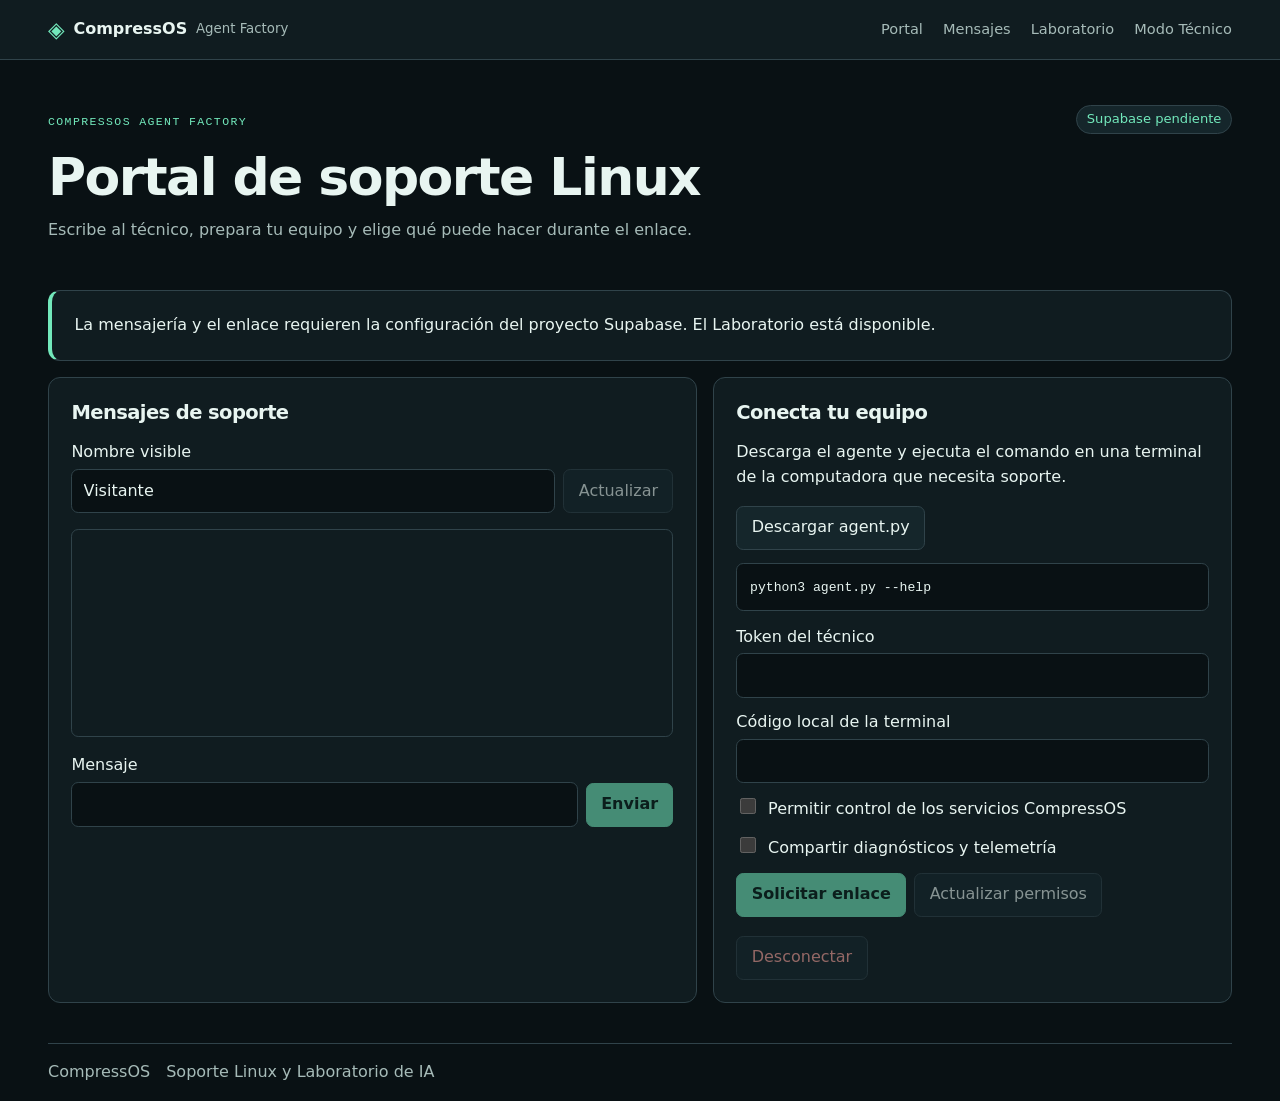
==== index.html @ 96f8c39b "Unify CompressOS support portal and AI laboratory" ====
<!doctype html>
<html lang="es">
<head>
  <meta charset="utf-8">
  <meta name="viewport" content="width=device-width, initial-scale=1">
  <meta name="referrer" content="no-referrer">
  <title>Soporte Linux · CompressOS Agent Factory</title>
  <link rel="stylesheet" href="./style.css">
  <link rel="stylesheet" href="./factory.css">
  <script type="module" src="./usuario.js"></script>
</head>
<body class="support">
  <a class="skip" href="#main">Saltar al contenido</a>
  <header class="topbar">
    <div class="shell bar-inner">
      <a class="wordmark" href="./"><span aria-hidden="true">◈</span><strong>CompressOS</strong> <small>Agent Factory</small></a>
      <nav aria-label="Navegación principal">
        <a href="./">Portal</a><a href="./mensajes.html">Mensajes</a><a href="./laboratorio.html">Laboratorio</a><a href="./?rol=tecnico">Modo Técnico</a>
      </nav>
    </div>
  </header>
  <main class="shell" id="main">
    <div class="intro support-intro">
      <div><p class="eyebrow">COMPRESSOS AGENT FACTORY</p><h1 id="page-title">Portal de soporte Linux</h1>
      <p id="page-description">Escribe al técnico, prepara tu equipo y elige qué puede hacer durante el enlace.</p></div>
      <output class="pill" id="connection" aria-live="polite">Preparando portal</output>
    </div>
    <p id="notice" class="notice" role="status" hidden></p>
    <section id="visitor" class="support-layout">
      <article class="panel">
        <h2>Mensajes de soporte</h2>
        <form id="name-form" class="inline">
          <label>Nombre visible <input id="visitor-name" maxlength="60" autocomplete="nickname" value="Visitante"></label>
          <button>Actualizar</button>
        </form>
        <ul class="conversation" id="visitor-messages" aria-label="Conversación"></ul>
        <form id="visitor-send" class="inline">
          <label>Mensaje <input name="text" maxlength="2000" autocomplete="off" required></label><button class="primary">Enviar</button>
        </form>
      </article>
      <article class="panel">
        <h2>Conecta tu equipo</h2>
        <p>Descarga el agente y ejecuta el comando en una terminal de la computadora que necesita soporte.</p>
        <a class="button" href="./agent.py" download>Descargar agent.py</a>
        <pre id="quickstart">python3 agent.py --help</pre>
        <form id="pair-form">
          <label>Token del técnico <input name="token" autocomplete="off" spellcheck="false" maxlength="36" required></label>
          <label>Código local de la terminal <input id="csrf" type="password" autocomplete="off" maxlength="100" required></label>
          <label class="check"><input id="allow-service" type="checkbox"> Permitir control de los servicios CompressOS</label>
          <label class="check"><input id="allow-diagnostics" type="checkbox"> Compartir diagnósticos y telemetría</label>
          <div class="actions"><button class="primary" id="pair-button">Solicitar enlace</button>
            <button id="consent" type="button">Actualizar permisos</button></div>
        </form>
        <button class="danger" id="disconnect" type="button">Desconectar</button>
      </article>
    </section>
    <section class="panel auth" id="technician-login" hidden>
      <h2>Acceso del técnico</h2>
      <form id="login">
        <label>Correo <input name="email" type="email" autocomplete="username" required></label>
        <label>Contraseña <input name="password" type="password" autocomplete="current-password" required></label>
        <button class="primary">Entrar</button>
      </form>
    </section>
    <section id="technician" hidden>
      <div class="support-layout">
        <article class="panel visitors">
          <div class="panel-heading"><h2>Sala de espera</h2><output id="visitor-count" class="pill">0 en línea</output></div>
          <ul id="lobby" class="lobby" aria-label="Visitantes"></ul>
          <button id="logout" type="button">Cerrar sesión</button>
        </article>
        <article class="panel">
          <div class="panel-heading"><h2 id="selected-title">Conversación</h2><button id="issue" type="button" disabled>Generar y enviar token</button></div>
          <p id="link-alert" role="status" hidden></p>
          <ul class="conversation" id="tech-messages" aria-label="Conversación"></ul>
          <form id="tech-send" class="inline">
            <label>Mensaje <input name="text" maxlength="2000" autocomplete="off" required></label><button class="primary" disabled>Enviar</button>
          </form>
        </article>
      </div>
      <div class="panel toolbox">
        <div class="panel-heading"><h2>Equipo vinculado</h2><output id="device-state" class="pill">Sin equipo</output></div>
        <div class="actions" id="controls">
          <button type="button" data-control="active" disabled>Activar</button>
          <button type="button" data-control="paused" disabled>Pausar</button>
          <button type="button" data-control="stopped" class="danger" disabled>Detener</button>
        </div>
        <div id="metrics" class="metrics"></div>
        <details><summary>Estado de servicios HAL, Lemonade y AnythingLLM</summary><pre id="services">Sin datos</pre></details>
        <div class="actions" id="diagnostics"></div>
        <details open><summary>Diagnósticos y resultados</summary><div id="action-results"></div></details>
        <details><summary>Auditoría</summary><ul id="audit"></ul></details>
      </div>
      <section class="panel toolbox" id="catalog">
        <h2>Operaciones y planificación</h2>
        <div class="actions" id="catalog-tabs" aria-label="Áreas de Factory"></div>
        <div id="catalog-content"></div>
      </section>
    </section>
  </main>
  <footer class="shell footer">CompressOS <span>Soporte Linux y Laboratorio de IA</span></footer>
</body>
</html>
---- style.css ----
:root {
  color-scheme: dark;
  --bg: #091114;
  --surface: #101c20;
  --raised: #15262b;
  --stroke: #30434a;
  --ink: #e8f5f1;
  --muted: #a6bbb8;
  --accent: #72e8bb;
  --danger: #ffa69f;
  font: 16px/1.55 Inter, system-ui, sans-serif;
  color: var(--ink);
  background: var(--bg);
}
* { box-sizing: border-box; }
body { margin: 0; }
[hidden] { display: none !important; }
a { color: var(--accent); }
a, button { text-underline-offset: .25em; }
button, input, select, textarea { font: inherit; color: inherit; }
button, .button, .secondary {
  display: inline-flex; align-items: center; justify-content: center; min-height: 2.75rem;
  padding: .5rem .9rem; border: 1px solid var(--stroke); border-radius: .45rem;
  background: var(--raised); color: var(--ink); cursor: pointer; text-decoration: none;
}
button:disabled { opacity: .55; cursor: default; }
button:hover:not(:disabled), .button:hover, .secondary:hover { border-color: var(--accent); }
.primary { color: #08211a; background: var(--accent); border-color: var(--accent); font-weight: 700; }
.danger { color: var(--danger); }
:focus-visible { outline: 2px solid var(--accent); outline-offset: 3px; }
input:not([type=checkbox]), select, textarea {
  border: 1px solid var(--stroke); border-radius: .45rem; background: var(--bg);
  padding: .55rem .7rem; min-height: 2.75rem; width: 100%;
}
label { display: grid; gap: .25rem; }
form > label { margin-bottom: .75rem; }
input[type=checkbox] { accent-color: var(--accent); width: 1rem; height: 1rem; }
h1, h2, h3 { line-height: 1.2; letter-spacing: -.03em; margin-top: 0; }
h1 { font-size: clamp(2rem, 6vw, 3.25rem); margin-bottom: .6rem; }
h2 { font-size: 1.22rem; }
p { margin: .5rem 0 1rem; }
p, dd, td { overflow-wrap: anywhere; }
pre {
  padding: .8rem; border-radius: .45rem; background: var(--bg); border: 1px solid var(--stroke);
  white-space: pre-wrap; overflow-wrap: anywhere; font: .82rem/1.6 ui-monospace, monospace;
}
summary { cursor: pointer; padding-block: .45rem; }
.shell { width: min(100% - 2rem, 74rem); margin-inline: auto; }
.topbar { border-bottom: 1px solid var(--stroke); background: var(--surface); }
.bar-inner, .topbar nav { display: flex; align-items: center; flex-wrap: wrap; gap: .7rem 1.25rem; }
.bar-inner { justify-content: space-between; padding-block: .8rem; }
.topbar nav a { padding-block: .35rem; color: var(--muted); font-size: .91rem; text-decoration: none; }
.topbar nav a:hover, .topbar nav a[aria-current] { color: var(--accent); }
.wordmark { display: inline-flex; align-items: center; gap: .55rem; color: var(--ink); text-decoration: none; }
.wordmark span { color: var(--accent); font-size: 1.35rem; }
.wordmark small, .muted, .footer { color: var(--muted); }
.eyebrow { color: var(--accent); font: .72rem/1.5 ui-monospace, monospace; letter-spacing: .12em; }
.panel, .card, .notice, .banner {
  padding: clamp(.9rem, 2.5vw, 1.4rem); border: 1px solid var(--stroke);
  border-radius: .75rem; background: var(--surface); min-width: 0;
}
.notice { border-left: .25rem solid var(--accent); }
.pill, .badge {
  display: inline-flex; align-items: center; gap: .35rem; width: fit-content; max-width: 100%;
  padding: .2rem .6rem; border-radius: 2rem; border: 1px solid var(--stroke); color: var(--accent);
  background: var(--raised); font-size: .82rem;
}
.footer { border-top: 1px solid var(--stroke); display: flex; gap: .6rem 1rem; flex-wrap: wrap; padding-block: 1rem; margin-top: 2.5rem; }
.skip { position: absolute; top: -6rem; left: 1rem; z-index: 5; background: var(--surface); padding: .5rem; }
.skip:focus { top: .75rem; }
.actions { display: flex; gap: .5rem; flex-wrap: wrap; align-items: center; margin-block: .7rem; }
.actions .active { border-color: var(--accent); color: var(--accent); }
dialog { width: min(100% - 2rem, 42rem); max-height: 90vh; background: var(--surface); border: 1px solid var(--stroke); border-radius: .75rem; }
dialog::backdrop { background: #000a; }
---- factory.css ----
.support-intro { padding-block: 2.8rem 1.4rem; display: flex; align-items: start; justify-content: space-between; flex-wrap: wrap; gap: .8rem; }
.support-intro p:not(.eyebrow), .intro p:not(.eyebrow) { color: var(--muted); }
.support-layout { display: grid; grid-template-columns: minmax(0, 1.25fr) minmax(0, 1fr); gap: 1rem; }
#technician .support-layout { grid-template-columns: minmax(0, 1fr) minmax(0, 1.6fr); }
#pair-form { padding-bottom: .5rem; }
.inline { display: flex; gap: .5rem; align-items: end; }
.inline label { margin: 0; flex: 1; }
.inline button { flex-shrink: 0; }
.check { display: flex; gap: .55rem; align-items: baseline; }
.panel-heading { display: flex; align-items: start; justify-content: space-between; gap: .6rem; flex-wrap: wrap; }
.panel-heading h2 { margin: .3rem 0 .75rem; }
.conversation { min-height: 13rem; max-height: 22rem; overflow: auto; list-style: none; padding: .5rem; border: 1px solid var(--stroke); border-radius: .45rem; }
.conversation li { width: fit-content; max-width: 92%; padding: .45rem .7rem; margin: .3rem 0; border-radius: .55rem; background: var(--raised); overflow-wrap: anywhere; white-space: pre-wrap; }
.conversation li strong { display: block; color: var(--accent); font-size: .75rem; }
.conversation li code { user-select: all; }
.conversation li[data-own=true] { margin-inline-start: auto; }
.auth { max-width: 32rem; }
.lobby { list-style: none; padding: 0; max-height: 21rem; overflow: auto; }
.lobby button { width: 100%; justify-content: space-between; gap: .5rem; margin-bottom: .45rem; text-align: left; }
.lobby button[aria-pressed=true] { border-color: var(--accent); }
.toolbox { margin-top: 1rem; }
.metrics { display: grid; grid-template-columns: repeat(3,minmax(0,1fr)); gap: .65rem; margin-block: .75rem; }
.metrics div { background: var(--bg); padding: .65rem; border-radius: .45rem; border: 1px solid var(--stroke); }
.metrics strong { display: block; font-size: clamp(1rem, 3vw, 1.5rem); }
.lab-layout { display: grid; grid-template-columns: minmax(0, 13rem) minmax(0, 1fr); gap: 1rem; margin-top: 1rem; }
.lab-layout aside nav { display: grid; gap: .45rem; }
.lab-layout aside nav button { justify-content: start; gap: .65rem; }
.lab-layout aside nav .active { border-color: var(--accent); color: var(--accent); }
.lab-layout aside button { width: 100%; }
.lab-layout .intro, .modalhead { display: flex; flex-wrap: wrap; gap: .5rem; justify-content: space-between; align-items: start; margin-bottom: .8rem; }
.lab-layout .cards, .lab-layout .grid, .lab-layout .compare, .lab-layout .summary {
  display: grid; grid-template-columns: repeat(auto-fit,minmax(min(100%,14rem),1fr)); gap: .6rem;
}
.lab-layout .tablewrap { overflow-x: auto; }
.lab-layout table { width: 100%; border-collapse: collapse; }
.lab-layout td, .lab-layout th { text-align: left; border-bottom: 1px solid var(--stroke); padding: .5rem; }
.lab-layout .toolbar, .lab-layout .filters, .lab-layout .tabs { display: flex; gap: .5rem; flex-wrap: wrap; margin-block: .6rem; }
.lab-layout .toolbar > *, .lab-layout .filters > * { flex: 1 1 8rem; }
#toast { display: none; position: fixed; z-index: 2; bottom: 1rem; right: 1rem; }
@media (max-width: 47rem) {
  .support-layout, #technician .support-layout, .lab-layout { grid-template-columns: minmax(0,1fr); }
  .lab-layout aside nav { display: flex; flex-wrap: wrap; }
  .lab-layout aside nav button { width: auto; }
  .support-intro { padding-top: 1.5rem; }
}
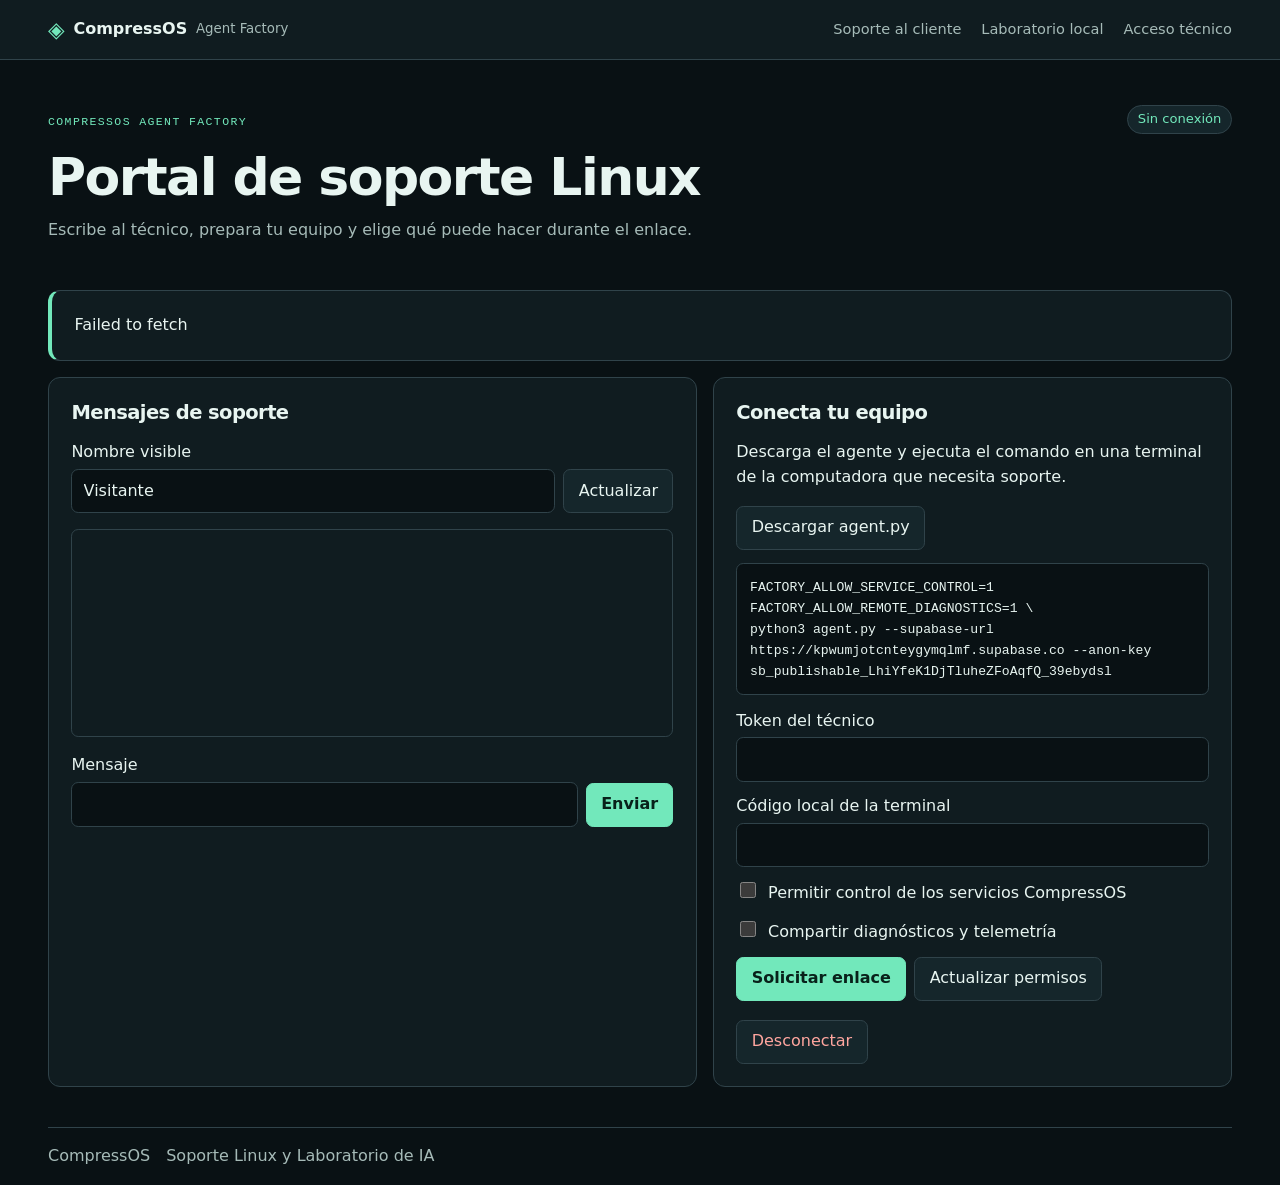
==== commit cbfc8775: "Clarify public portal navigation: index.html" ====
--- a/index.html
+++ b/index.html
@@ -15,7 +15,7 @@
     <div class="shell bar-inner">
       <a class="wordmark" href="./"><span aria-hidden="true">◈</span><strong>CompressOS</strong> <small>Agent Factory</small></a>
       <nav aria-label="Navegación principal">
-        <a href="./">Portal</a><a href="./mensajes.html">Mensajes</a><a href="./laboratorio.html">Laboratorio</a><a href="./?rol=tecnico">Modo Técnico</a>
+        <a href="./">Soporte al cliente</a><a href="./laboratorio.html">Laboratorio local</a><a href="./?rol=tecnico">Acceso técnico</a>
       </nav>
     </div>
   </header>
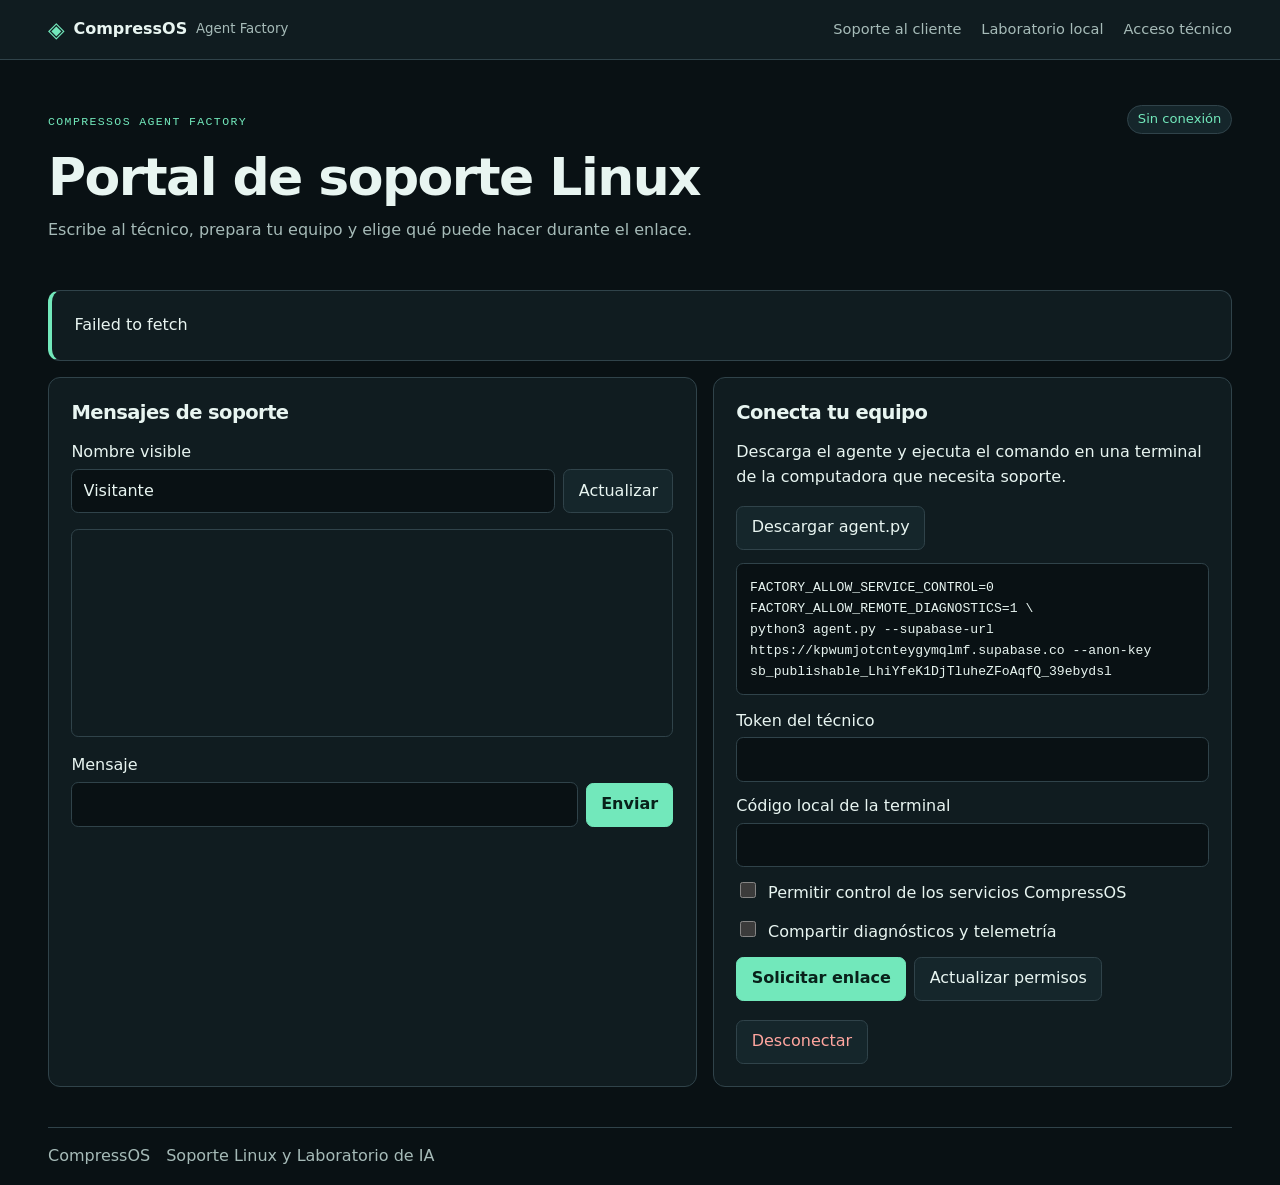
==== commit 25ecbd41: "Expose Google sign-in on technician entry" ====
--- a/index.html
+++ b/index.html
@@ -61,6 +61,7 @@
         <label>Contraseña <input name="password" type="password" autocomplete="current-password" required></label>
         <button class="primary">Entrar</button>
       </form>
+      <button type="button" id="login-google">Continuar con Google</button>
     </section>
     <section id="technician" hidden>
       <div class="support-layout">
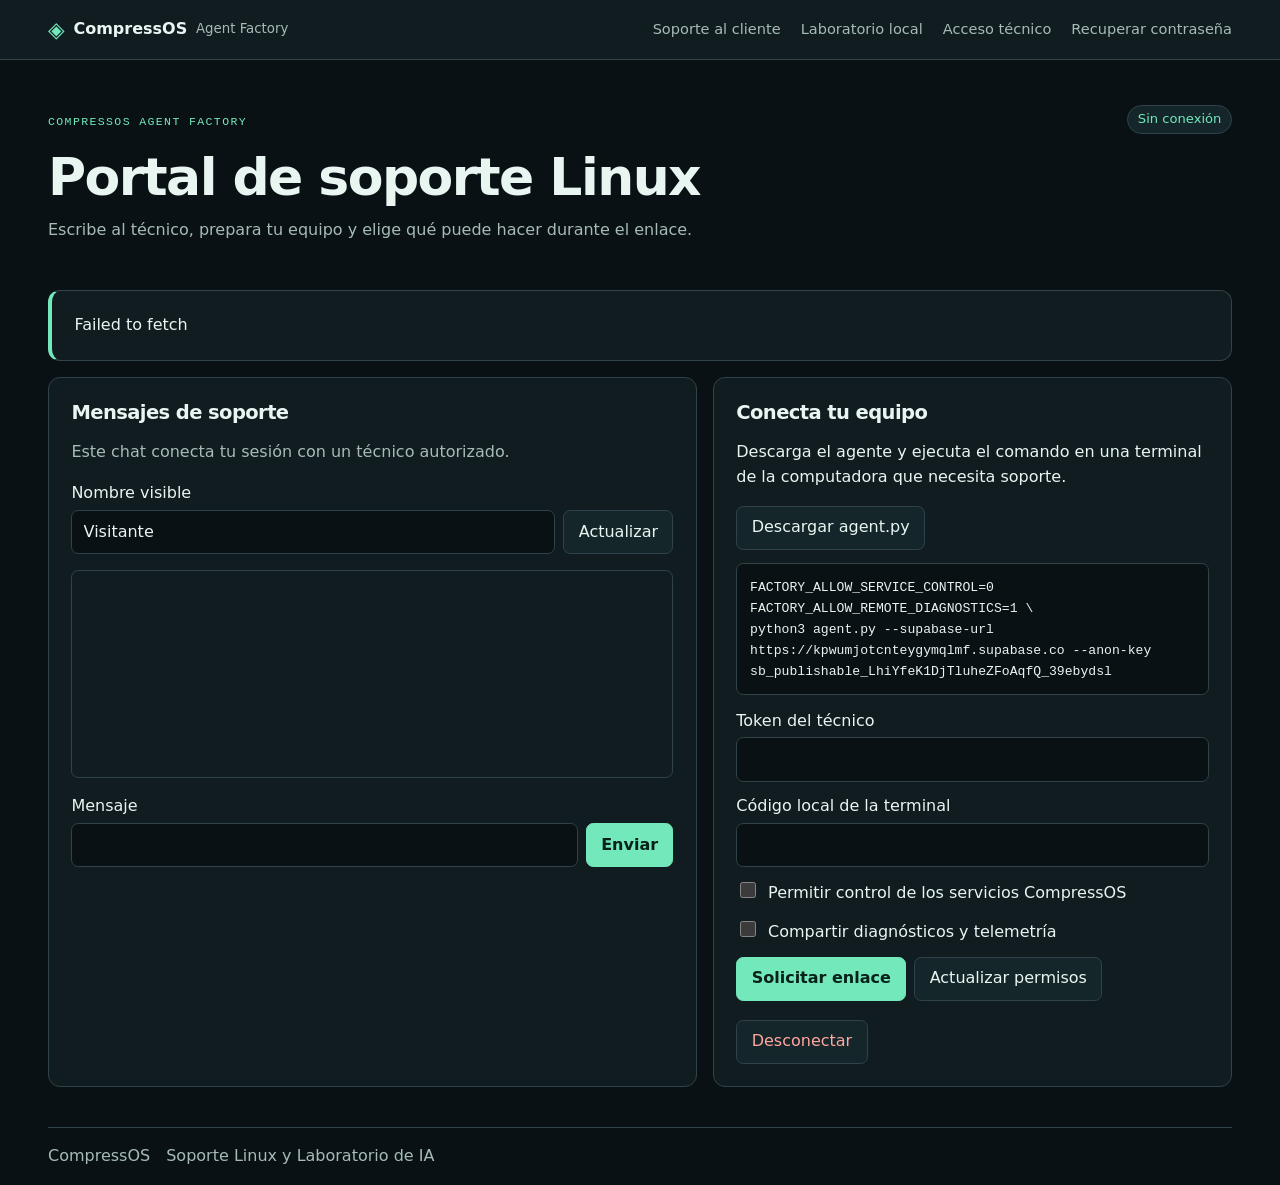
==== commit fe067c4b: "Expose password recovery and explain private support chat" ====
--- a/index.html
+++ b/index.html
@@ -15,7 +15,7 @@
     <div class="shell bar-inner">
       <a class="wordmark" href="./"><span aria-hidden="true">◈</span><strong>CompressOS</strong> <small>Agent Factory</small></a>
       <nav aria-label="Navegación principal">
-        <a href="./">Soporte al cliente</a><a href="./laboratorio.html">Laboratorio local</a><a href="./?rol=tecnico">Acceso técnico</a>
+        <a href="./">Soporte al cliente</a><a href="./laboratorio.html">Laboratorio local</a><a href="./?rol=tecnico">Acceso técnico</a><a href="./?rol=tecnico&amp;accion=recuperar">Recuperar contraseña</a>
       </nav>
     </div>
   </header>
@@ -29,6 +29,7 @@
     <section id="visitor" class="support-layout">
       <article class="panel">
         <h2>Mensajes de soporte</h2>
+        <p class="muted">Este chat conecta tu sesión con un técnico autorizado.</p>
         <form id="name-form" class="inline">
           <label>Nombre visible <input id="visitor-name" maxlength="60" autocomplete="nickname" value="Visitante"></label>
           <button>Actualizar</button>
@@ -62,6 +63,23 @@
         <button class="primary">Entrar</button>
       </form>
       <button type="button" id="login-google">Continuar con Google</button>
+      <details id="reset-request">
+        <summary>Solicitar nueva contraseña</summary>
+        <form id="reset-email">
+          <label>Correo de la cuenta técnica <input name="email" type="email" autocomplete="email" required></label>
+          <button>Enviar enlace de recuperación</button>
+        </form>
+      </details>
+      <form id="verify-email-link" hidden>
+        <p>Este enlace de correo se verifica una sola vez.</p>
+        <button class="primary">Verificar enlace</button>
+        <a href="./?rol=tecnico">Volver al acceso técnico</a>
+      </form>
+      <form id="new-password" hidden>
+        <label>Nueva contraseña <input name="password" type="password" autocomplete="new-password" minlength="12" required></label>
+        <label>Repite la contraseña <input name="confirm" type="password" autocomplete="new-password" minlength="12" required></label>
+        <button class="primary">Guardar nueva contraseña</button>
+      </form>
     </section>
     <section id="technician" hidden>
       <div class="support-layout">
@@ -71,7 +89,8 @@
           <button id="logout" type="button">Cerrar sesión</button>
         </article>
         <article class="panel">
-          <div class="panel-heading"><h2 id="selected-title">Conversación</h2><button id="issue" type="button" disabled>Generar y enviar token</button></div>
+          <div class="panel-heading"><h2 id="selected-title">Conversación</h2><button id="issue" type="button" aria-describedby="issue-status" disabled>Generar y enviar token</button>
+          <p id="issue-status" class="muted">Selecciona un visitante en línea.</p></div>
           <p id="link-alert" role="status" hidden></p>
           <ul class="conversation" id="tech-messages" aria-label="Conversación"></ul>
           <form id="tech-send" class="inline">
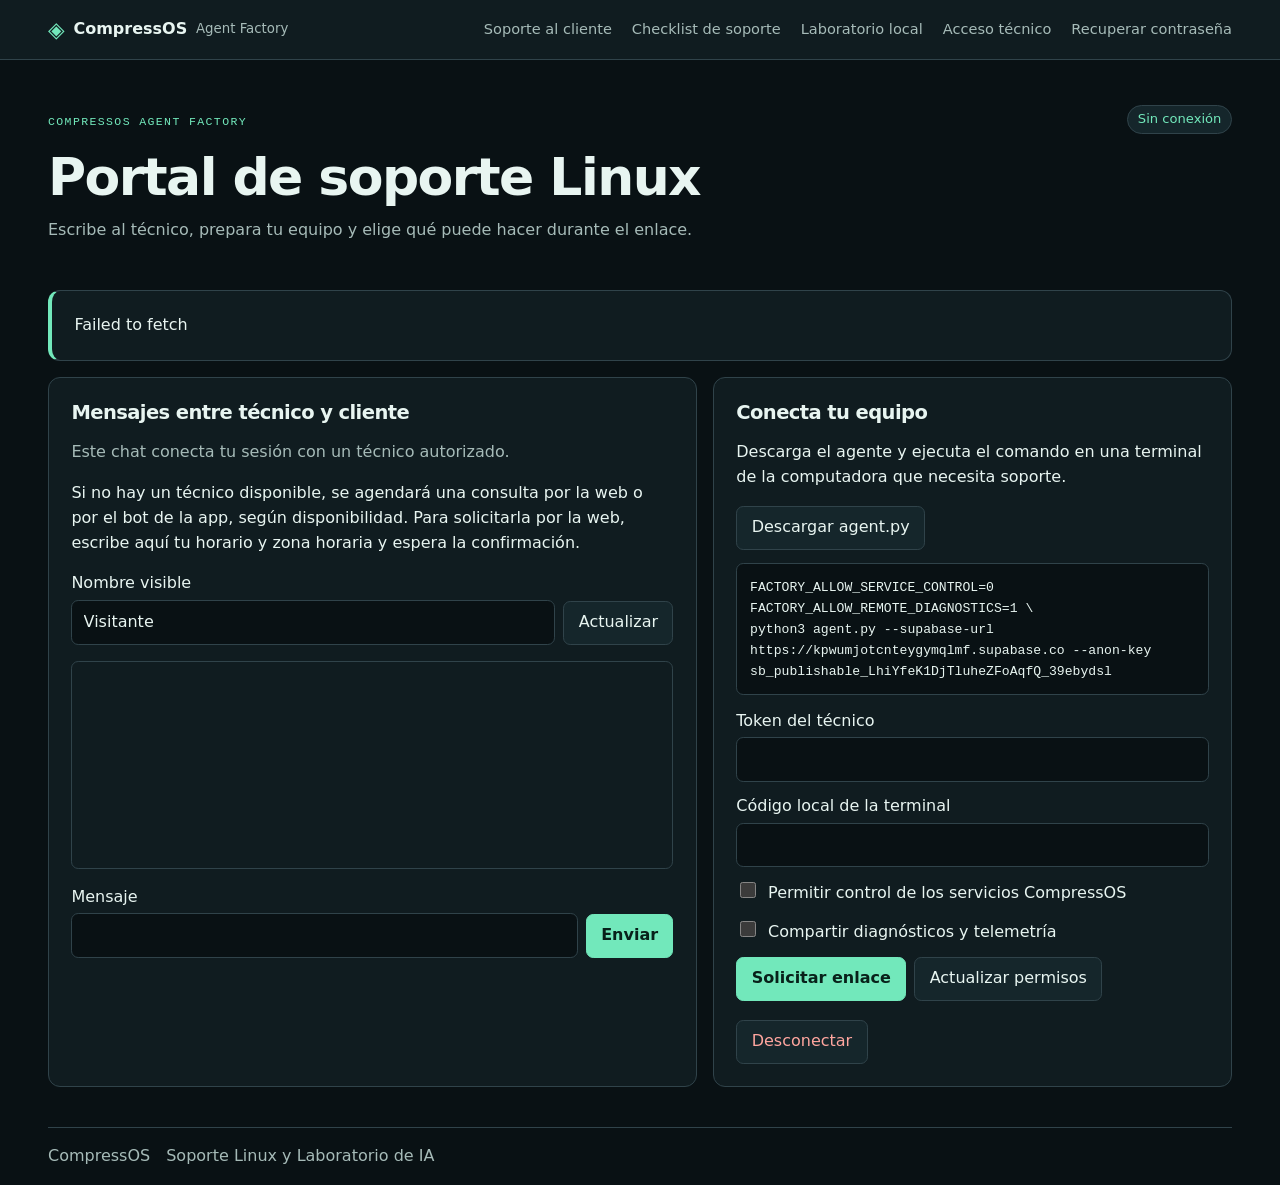
==== commit d7a84b4d: "fix(factory): clarify customer support and consultation scheduling" ====
--- a/index.html
+++ b/index.html
@@ -15,7 +15,7 @@
     <div class="shell bar-inner">
       <a class="wordmark" href="./"><span aria-hidden="true">◈</span><strong>CompressOS</strong> <small>Agent Factory</small></a>
       <nav aria-label="Navegación principal">
-        <a href="./">Soporte al cliente</a><a href="./laboratorio.html">Laboratorio local</a><a href="./?rol=tecnico">Acceso técnico</a><a href="./?rol=tecnico&amp;accion=recuperar">Recuperar contraseña</a>
+        <a href="./">Soporte al cliente</a><a href="./pages/">Checklist de soporte</a><a href="./laboratorio.html">Laboratorio local</a><a href="./?rol=tecnico">Acceso técnico</a><a href="./?rol=tecnico&amp;accion=recuperar">Recuperar contraseña</a>
       </nav>
     </div>
   </header>
@@ -28,8 +28,9 @@
     <p id="notice" class="notice" role="status" hidden></p>
     <section id="visitor" class="support-layout">
       <article class="panel">
-        <h2>Mensajes de soporte</h2>
+        <h2>Mensajes entre técnico y cliente</h2>
         <p class="muted">Este chat conecta tu sesión con un técnico autorizado.</p>
+        <p>Si no hay un técnico disponible, se agendará una consulta por la web o por el bot de la app, según disponibilidad. Para solicitarla por la web, escribe aquí tu horario y zona horaria y espera la confirmación.</p>
         <form id="name-form" class="inline">
           <label>Nombre visible <input id="visitor-name" maxlength="60" autocomplete="nickname" value="Visitante"></label>
           <button>Actualizar</button>
